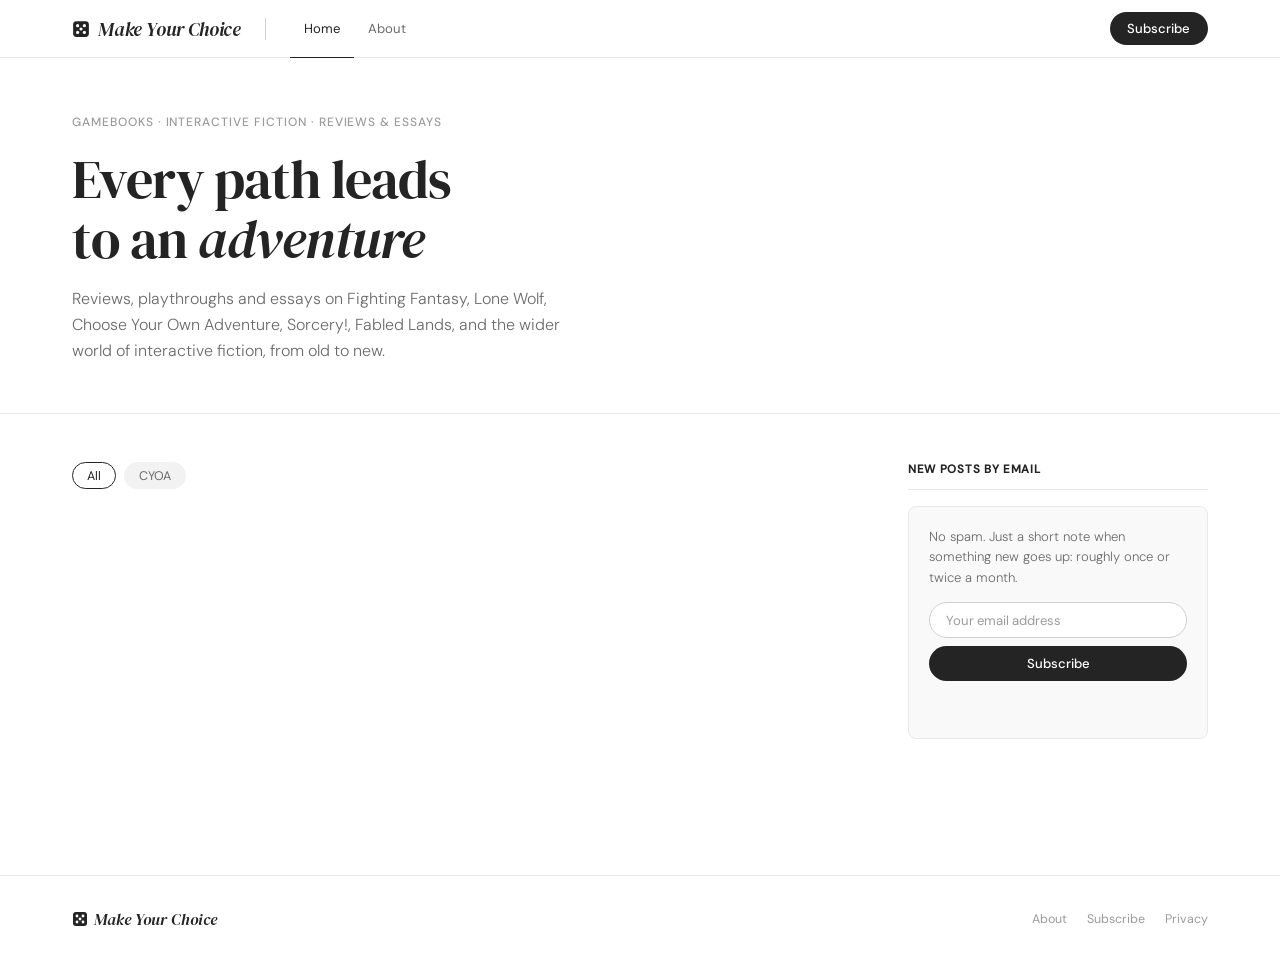
==== index.html @ 6d1f3146 "." ====
<!DOCTYPE html>
<html lang="en">
<head>
<meta charset="UTF-8">
<meta name="viewport" content="width=device-width, initial-scale=1.0">
<title>Make Your Choice | Gamebook Reviews &amp; Interactive Fiction</title>
<meta name="description" content="Reviews, playthroughs and essays on Fighting Fantasy, Lone Wolf, Choose Your Own Adventure, Sorcery!, and the wider world of interactive fiction.">
<link rel="icon" type="image/svg+xml" href="favicon.svg">
<link rel="stylesheet" href="style.css">
<script type="application/ld+json">
{
  "@context": "https://schema.org",
  "@type": "WebSite",
  "name": "Make Your Choice",
  "url": "https://makeyourchoice.blog",
  "description": "Reviews, playthroughs and essays on Fighting Fantasy, Lone Wolf, Choose Your Own Adventure, Sorcery!, and the wider world of interactive fiction.",
  "potentialAction": {
    "@type": "SearchAction",
    "target": {
      "@type": "EntryPoint",
      "urlTemplate": "https://makeyourchoice.blog/?s={search_term_string}"
    },
    "query-input": "required name=search_term_string"
  }
}
</script>
</head>
<body>

<header class="masthead">
  <div class="masthead-inner">
    <a href="index.html" class="site-logo">
      <svg width="18" height="18" viewBox="0 0 32 32" xmlns="http://www.w3.org/2000/svg" aria-hidden="true">
        <rect x="2" y="2" width="28" height="28" rx="6" fill="#242424"/>
        <circle cx="10" cy="10" r="2.8" fill="#ffffff"/>
        <circle cx="22" cy="10" r="2.8" fill="#ffffff"/>
        <circle cx="10" cy="22" r="2.8" fill="#ffffff"/>
        <circle cx="22" cy="22" r="2.8" fill="#ffffff"/>
        <circle cx="16" cy="16" r="2.8" fill="#ffffff"/>
      </svg>
      <em>Make Your Choice</em>
    </a>
    <div class="mast-divider"></div>
    <nav>
      <a href="index.html" class="active">Home</a>
      <a href="about.html">About</a>
    </nav>
    <div class="mast-right">
      <a href="#newsletter" class="btn-pill">Subscribe</a>
    </div>
    <button class="nav-toggle" id="nav-toggle" aria-label="Open menu">
      <svg width="20" height="20" viewBox="0 0 24 24" fill="none" stroke="currentColor" stroke-width="1.75" stroke-linecap="round">
        <line x1="3" y1="6" x2="21" y2="6"/><line x1="3" y1="12" x2="21" y2="12"/><line x1="3" y1="18" x2="21" y2="18"/>
      </svg>
    </button>
  </div>
</header>
<nav class="mobile-nav" id="mobile-nav">
  <a href="index.html" class="active">Home</a>
  <a href="about.html">About</a>
</nav>

<div class="hero-band">
  <div class="hero-band-inner">
    <div class="hero-text">
      <div class="hero-eyebrow">Gamebooks · Interactive Fiction · Reviews &amp; Essays</div>
      <h1 class="hero-title">Every path leads<br>to an <em>adventure</em></h1>
      <p class="hero-sub">Reviews, playthroughs and essays on Fighting Fantasy, Lone Wolf, Choose Your Own Adventure, Sorcery!, Fabled Lands, and the wider world of interactive fiction, from old to new.</p>
    </div>
  </div>
</div>

<div class="page-body two-col">
  <main>

    <!-- INLINE FILTER PILLS -->
    <div class="filter-pills" id="filter-pills">
      <button class="filter-pill active" data-filter="all">All</button>
      <!-- <button class="filter-pill" data-filter="blood">Blood Sword</button> -->
      <!-- <button class="filter-pill" data-filter="critical">Critical IF</button> -->
      <button class="filter-pill" data-filter="cyoa">CYOA</button>
      <!-- <button class="filter-pill" data-filter="destiny">DestinyQuest</button> -->
      <!-- <button class="filter-pill" data-filter="fabled">Fabled Lands</button> -->
      <!-- <button class="filter-pill" data-filter="ff">Fighting Fantasy</button> -->
      <!-- <button class="filter-pill" data-filter="golden">Golden Dragon</button> -->
      <!-- <button class="filter-pill" data-filter="li">Literally Immersive</button> -->
      <!-- <button class="filter-pill" data-filter="lone-wolf">Lone Wolf</button> -->
      <!-- <button class="filter-pill" data-filter="tokyo2130">New Tokyo 2130</button> -->
      <!-- <button class="filter-pill" data-filter="rollon">Roll On Adventure</button> -->
      <!-- <button class="filter-pill" data-filter="sorcery">Sorcery!</button> -->   
      <!-- <button class="filter-pill" data-filter="usborne">Usborne</button> -->  
      <!-- <button class="filter-pill" data-filter="misc">Miscellaneous</button> -->
      <!-- <button class="filter-pill" data-filter="essay">Essays</button> -->
    </div>

    <!-- FEATURED ARTICLE -->
    <!-- Update this each time you publish something new. -->
    <!-- Move the previous featured article into the post list below. -->
    
    <!-- <article class="featured" id="featured-post" data-tags="fighting-fantasy review">
      <div>
        <div class="author-row">
          <div class="avatar">MYC</div>
          <span class="author-name">Make Your Choice</span>
        </div>
        <h2><a href="reviews/slug-here.html">Title of Your Latest Post</a></h2>
        <p class="deck">Two or three sentence excerpt here. This is more prominent than the post list blurb, so give it a bit more space and make it compelling.</p>
        <div class="post-footer-row">
          <span class="tag-pill">Fighting Fantasy</span>
          <span class="tag-pill">Review</span>
          <span class="meta-small">DD Mon · X min read</span>
        </div>
      </div>
      <div class="featured-thumb">
        SVG THUMBNAIL HERE
      </div>
    </article>

    <div class="section-break">
      <span class="section-break-label">All posts</span>
    </div> -->
    

    <!-- POST LIST -->
    <!-- Add new posts at the TOP of this list (newest first) -->
    <!-- Each article needs data-tags matching the filter values above -->
    <!-- All posts start hidden; JS reveals them 10 at a time as you scroll -->
    <div class="post-list" id="post-list">

      <!-- ======================================================
           HOW TO ADD A NEW POST:
           1. Copy the article block below
           2. Set data-tags to the relevant series e.g. "fighting-fantasy review"
           3. Update the date, title, href, blurb, tag-pill and read time
           4. Replace the SVG thumbnail with one for your book
           5. Paste it at the TOP of this list (above the previous newest post)
           ====================================================== -->

      <!-- TEMPLATE — delete this comment block and paste real posts above it
      <article class="post-row" data-tags="fighting-fantasy review">
        <div>
          <div class="author-row">
            <div class="avatar">MYC</div>
            <span class="author-name" style="font-size:0.78rem;">Make Your Choice</span>
            <span class="meta-small">· DD Mon</span>
          </div>
          <h3><a href="reviews/slug-here.html">Title Here</a></h3>
          <p class="blurb">One or two sentence excerpt here.</p>
          <div class="post-footer-row">
            <span class="tag-pill">Fighting Fantasy</span>
            <span class="meta-small">X min read</span>
          </div>
        </div>
        <div class="post-thumb-sm">
          SVG THUMBNAIL HERE
        </div>
      </article>
      -->

    </div>

    <!-- Sentinel — IntersectionObserver watches this to load more posts -->
    <div id="load-sentinel" style="height: 1px; margin-top: 2rem;"></div>

  </main>

  <aside class="sidebar">

    <div class="sidebar-section">
      <div class="sidebar-heading">New posts by email</div>
      <div class="newsletter-box">
        <p>No spam. Just a short note when something new goes up: roughly once or twice a month.</p>
        <input type="email" placeholder="Your email address">
        <button type="button">Subscribe</button>
      </div>
    </div>

  </aside>
</div>

<footer>
  <div class="footer-inner">
    <span class="footer-logo">
      <a href="index.html">
        <svg width="16" height="16" viewBox="0 0 32 32" xmlns="http://www.w3.org/2000/svg" aria-hidden="true">
          <rect x="2" y="2" width="28" height="28" rx="6" fill="#242424"/>
          <circle cx="10" cy="10" r="2.8" fill="#ffffff"/>
          <circle cx="22" cy="10" r="2.8" fill="#ffffff"/>
          <circle cx="10" cy="22" r="2.8" fill="#ffffff"/>
          <circle cx="22" cy="22" r="2.8" fill="#ffffff"/>
          <circle cx="16" cy="16" r="2.8" fill="#ffffff"/>
        </svg>
        Make Your Choice
      </a>
    </span>
    <div class="footer-links">
      <a href="about.html">About</a>
      <a href="#newsletter">Subscribe</a>
      <a href="privacy.html">Privacy</a>
    </div>
  </div>
</footer>

<script src="main.js"></script>
</body>
</html>
---- style.css ----
/* =============================================
   Make Your Choice — makeyourchoice.blog
   style.css — all styles for all pages
   ============================================= */

*, *::before, *::after { box-sizing: border-box; margin: 0; padding: 0; }

:root {
  --bg:      #ffffff;
  --bg2:     #f9f9f9;
  --bg3:     #f2f2f2;
  --border:  #e8e8e8;
  --border2: #d0d0d0;
  --text:    #242424;
  --text2:   #6b6b6b;
  --text3:   #9b9b9b;
  --serif:   'DM Serif Display', Georgia, serif;
  --body:    'Literata', Georgia, serif;
  --sans:    'DM Sans', system-ui, sans-serif;
  --max:     1200px;
  --col:     680px;
}

html { font-size: 16px; scroll-behavior: smooth; }

body {
  background: var(--bg);
  color: var(--text);
  font-family: var(--body);
  -webkit-font-smoothing: antialiased;
}

a { color: inherit; text-decoration: none; }
img { display: block; max-width: 100%; }

/* dm-serif-display-regular - latin */
@font-face {
  font-display: swap;
  font-family: 'DM Serif Display';
  font-style: normal;
  font-weight: 400;
  src: url('dm-serif-display-v17-latin-regular.woff2') format('woff2');
}

/* dm-serif-display-italic - latin */
@font-face {
  font-display: swap;
  font-family: 'DM Serif Display';
  font-style: italic;
  font-weight: 400;
  src: url('dm-serif-display-v17-latin-italic.woff2') format('woff2');
}

/* literata-300 - latin */
@font-face {
  font-display: swap;
  font-family: 'Literata';
  font-style: normal;
  font-weight: 300;
  src: url('literata-v40-latin-300.woff2') format('woff2');
}

/* literata-300italic - latin */
@font-face {
  font-display: swap;
  font-family: 'Literata';
  font-style: italic;
  font-weight: 300;
  src: url('literata-v40-latin-300italic.woff2') format('woff2');
}

/* literata-regular - latin */
@font-face {
  font-display: swap;
  font-family: 'Literata';
  font-style: normal;
  font-weight: 400;
  src: url('literata-v40-latin-regular.woff2') format('woff2');
}

/* literata-italic - latin */
@font-face {
  font-display: swap;
  font-family: 'Literata';
  font-style: italic;
  font-weight: 400;
  src: url('literata-v40-latin-italic.woff2') format('woff2');
}

/* literata-500 - latin */
@font-face {
  font-display: swap;
  font-family: 'Literata';
  font-style: normal;
  font-weight: 500;
  src: url('literata-v40-latin-500.woff2') format('woff2');
}

/* literata-500italic - latin */
@font-face {
  font-display: swap;
  font-family: 'Literata';
  font-style: italic;
  font-weight: 500;
  src: url('literata-v40-latin-500italic.woff2') format('woff2');
}

/* dm-sans-300 - latin */
@font-face {
  font-display: swap;
  font-family: 'DM Sans';
  font-style: normal;
  font-weight: 300;
  src: url('dm-sans-v17-latin-300.woff2') format('woff2');
}

/* dm-sans-regular - latin */
@font-face {
  font-display: swap;
  font-family: 'DM Sans';
  font-style: normal;
  font-weight: 400;
  src: url('dm-sans-v17-latin-regular.woff2') format('woff2');
}

/* dm-sans-italic - latin */
@font-face {
  font-display: swap;
  font-family: 'DM Sans';
  font-style: italic;
  font-weight: 400;
  src: url('dm-sans-v17-latin-italic.woff2') format('woff2');
}

/* dm-sans-500 - latin */
@font-face {
  font-display: swap;
  font-family: 'DM Sans';
  font-style: normal;
  font-weight: 500;
  src: url('dm-sans-v17-latin-500.woff2') format('woff2');
}

/* ================================================
   MASTHEAD
   ================================================ */

.masthead {
  position: sticky;
  top: 0;
  z-index: 100;
  background: var(--bg);
  border-bottom: 1px solid var(--border);
}

.masthead-inner {
  max-width: var(--max);
  margin: 0 auto;
  padding: 0 2rem;
  height: 57px;
  display: flex;
  align-items: center;
  gap: 1.5rem;
}

.site-logo {
  font-family: var(--serif);
  font-size: 1.2rem;
  color: var(--text);
  letter-spacing: -0.01em;
  white-space: nowrap;
  flex-shrink: 0;
  display: flex;
  align-items: center;
  gap: 0.5rem;
  text-decoration: none;
}

.site-logo em { font-style: italic; }

.mast-divider {
  width: 1px;
  height: 22px;
  background: var(--border2);
  flex-shrink: 0;
}

nav {
  display: flex;
  align-items: center;
  flex: 1;
}

nav a {
  font-family: var(--sans);
  font-size: 0.82rem;
  color: var(--text2);
  padding: 0 0.875rem;
  height: 57px;
  display: flex;
  align-items: center;
  white-space: nowrap;
  transition: color 0.15s;
  border-bottom: 1px solid transparent;
  margin-bottom: -1px;
}

nav a:hover { color: var(--text); }
nav a.active { color: var(--text); border-bottom-color: var(--text); }

.mast-right {
  margin-left: auto;
  display: flex;
  align-items: center;
  gap: 0.75rem;
  flex-shrink: 0;
}

.btn-pill {
  font-family: var(--sans);
  font-size: 0.82rem;
  font-weight: 500;
  color: #fff;
  background: var(--text);
  padding: 0.5rem 1.1rem;
  border-radius: 99px;
  transition: background 0.15s;
  white-space: nowrap;
}

.btn-pill:hover { background: #3d3d3d; }

.btn-ghost {
  font-family: var(--sans);
  font-size: 0.82rem;
  color: var(--text2);
  padding: 0.45rem 0.75rem;
  border-radius: 99px;
  transition: background 0.15s, color 0.15s;
}

.btn-ghost:hover { background: var(--bg3); color: var(--text); }


/* ================================================
   TOPIC / FILTER BAR
   ================================================ */

/* ── INLINE FILTER PILLS ── */
.filter-pills {
  display: flex;
  flex-wrap: wrap;
  gap: 0.5rem;
  margin-bottom: 1.75rem;
}

.filter-pill {
  font-family: var(--sans);
  font-size: 0.78rem;
  color: var(--text2);
  background: var(--bg3);
  border: 1px solid transparent;
  padding: 0.3rem 0.875rem;
  border-radius: 99px;
  cursor: pointer;
  transition: background 0.15s, color 0.15s, border-color 0.15s;
  white-space: nowrap;
}

.filter-pill:hover { background: var(--border); color: var(--text); }
.filter-pill.active { background: var(--bg); color: var(--text); border-color: var(--text); }



/* ================================================
   SHARED COMPONENTS
   ================================================ */

.tag-pill {
  font-family: var(--sans);
  font-size: 0.72rem;
  font-weight: 500;
  color: var(--text2);
  background: var(--bg3);
  padding: 0.25rem 0.7rem;
  border-radius: 99px;
  white-space: nowrap;
}

.author-row {
  display: flex;
  align-items: center;
  gap: 0.6rem;
  flex-wrap: wrap;
}

.avatar {
  width: 24px;
  height: 24px;
  border-radius: 50%;
  background: var(--text);
  display: flex;
  align-items: center;
  justify-content: center;
  font-family: var(--sans);
  font-size: 0.52rem;
  font-weight: 500;
  color: #fff;
  flex-shrink: 0;
}

.author-name {
  font-family: var(--sans);
  font-size: 0.82rem;
  font-weight: 500;
}

.meta-small {
  font-family: var(--sans);
  font-size: 0.78rem;
  color: var(--text3);
}

.post-footer-row {
  display: flex;
  align-items: center;
  gap: 0.75rem;
  flex-wrap: wrap;
}

.action-btn {
  background: none;
  border: none;
  cursor: pointer;
  padding: 0.25rem;
  color: var(--text3);
  display: flex;
  align-items: center;
  transition: color 0.15s;
}

.action-btn:hover { color: var(--text); }

.section-break {
  display: flex;
  align-items: center;
  gap: 1rem;
  margin: 2rem 0 1.5rem;
}

.section-break-label {
  font-family: var(--sans);
  font-size: 0.78rem;
  font-weight: 500;
  white-space: nowrap;
}

.section-break-line { flex: 1; height: 1px; background: var(--border); }


/* ================================================
   SIDEBAR
   ================================================ */

.sidebar { position: sticky; top: 110px; }
.sidebar-section { margin-bottom: 2.5rem; }

.sidebar-heading {
  font-family: var(--sans);
  font-size: 0.72rem;
  font-weight: 700;
  letter-spacing: 0.06em;
  text-transform: uppercase;
  color: var(--text);
  margin-bottom: 1rem;
  padding-bottom: 0.75rem;
  border-bottom: 1px solid var(--border);
}

.newsletter-box {
  background: var(--bg2);
  border: 1px solid var(--border);
  border-radius: 8px;
  padding: 1.25rem;
}

.newsletter-box p {
  font-family: var(--sans);
  font-size: 0.82rem;
  font-weight: 300;
  color: var(--text2);
  line-height: 1.55;
  margin-bottom: 0.875rem;
}

.newsletter-box input[type="email"] {
  width: 100%;
  border: 1px solid var(--border2);
  border-radius: 99px;
  padding: 0.55rem 1rem;
  font-family: var(--sans);
  font-size: 0.82rem;
  color: var(--text);
  background: var(--bg);
  outline: none;
  margin-bottom: 0.5rem;
  transition: border-color 0.15s;
}

.newsletter-box input[type="email"]:focus { border-color: var(--text); }
.newsletter-box input[type="email"]::placeholder { color: var(--text3); }

.newsletter-box button {
  width: 100%;
  background: var(--text);
  color: #fff;
  border: none;
  border-radius: 99px;
  padding: 0.55rem 1rem;
  font-family: var(--sans);
  font-size: 0.82rem;
  font-weight: 500;
  cursor: pointer;
  transition: background 0.15s;
}

.newsletter-box button:hover { background: #3d3d3d; }

.topics-grid {
  display: flex;
  flex-wrap: wrap;
  gap: 0.5rem;
}

.topics-grid a {
  font-family: var(--sans);
  font-size: 0.78rem;
  color: var(--text2);
  background: var(--bg3);
  padding: 0.35rem 0.875rem;
  border-radius: 99px;
  transition: background 0.15s, color 0.15s;
}

.topics-grid a:hover { background: var(--border); color: var(--text); }

.staff-pick-row {
  display: flex;
  align-items: flex-start;
  gap: 1rem;
  padding: 0.875rem 0;
  border-bottom: 1px solid var(--border);
}

.staff-pick-row:last-child { border-bottom: none; }

.pick-num {
  font-family: var(--serif);
  font-size: 1.4rem;
  font-style: italic;
  color: var(--border2);
  line-height: 1;
  flex-shrink: 0;
  width: 22px;
  text-align: right;
}

.pick-body h4 {
  font-family: var(--body);
  font-size: 0.875rem;
  font-weight: 500;
  color: var(--text);
  line-height: 1.35;
}

.die-widget {
  background: var(--bg2);
  border: 1px solid var(--border);
  border-radius: 8px;
  padding: 1.25rem;
  text-align: center;
}

.die-face {
  font-size: 2.5rem;
  line-height: 1;
  margin-bottom: 0.5rem;
  cursor: pointer;
  display: inline-block;
  user-select: none;
}

.die-label {
  font-family: var(--sans);
  font-size: 0.78rem;
  color: var(--text3);
  margin-bottom: 0.875rem;
  line-height: 1.5;
  min-height: 2.5rem;
}

.die-label strong { color: var(--text); font-weight: 500; }

.die-btn {
  width: 100%;
  background: none;
  border: 1px solid var(--border2);
  border-radius: 99px;
  padding: 0.45rem 1rem;
  font-family: var(--sans);
  font-size: 0.78rem;
  color: var(--text2);
  cursor: pointer;
  transition: border-color 0.15s, color 0.15s;
}

.die-btn:hover { border-color: var(--text); color: var(--text); }


/* ================================================
   FOOTER
   ================================================ */

footer {
  border-top: 1px solid var(--border);
  padding: 2rem 0;
  margin-top: 1rem;
}

.footer-inner {
  max-width: var(--max);
  margin: 0 auto;
  display: flex;
  align-items: center;
  justify-content: space-between;
  flex-wrap: wrap;
  gap: 1rem;
  padding: 0 2rem
}

.footer-logo {
  font-family: var(--serif);
  font-size: 1rem;
  font-style: italic;
  display: flex;
  align-items: center;
}

.footer-logo a {
  display: flex;
  align-items: center;
  gap: 0.4rem;
  color: var(--text);
  text-decoration: none;
}

.footer-links {
  display: flex;
  align-items: center;
  gap: 1.25rem;
  flex-wrap: wrap;
}

.footer-links a {
  font-family: var(--sans);
  font-size: 0.78rem;
  color: var(--text3);
  transition: color 0.15s;
}

.footer-links a:hover { color: var(--text); }


/* ================================================
   INDEX PAGE
   ================================================ */

.hero-band { border-bottom: 1px solid var(--border); padding: 3.5rem 0 0; }

.hero-band-inner {
  max-width: var(--max);
  margin: 0 auto;
  padding: 0 2rem;
  display: grid;
  grid-template-columns: 1fr 320px;
  gap: 3rem;
  align-items: end;
}

.hero-text { padding-bottom: 3rem; }

.hero-eyebrow {
  font-family: var(--sans);
  font-size: 0.75rem;
  font-weight: 500;
  letter-spacing: 0.08em;
  text-transform: uppercase;
  color: var(--text3);
  margin-bottom: 1.25rem;
}

h1.hero-title {
  font-family: var(--serif);
  font-size: clamp(2.2rem, 5vw, 3.4rem);
  font-weight: 400;
  line-height: 1.1;
  letter-spacing: -0.02em;
  margin-bottom: 1rem;
}

h1.hero-title em { font-style: italic; }

.hero-sub {
  font-family: var(--sans);
  font-size: 1rem;
  font-weight: 300;
  color: var(--text2);
  line-height: 1.65;
  max-width: 520px;
}

.page-body {
  max-width: var(--max);
  margin: 0 auto;
  padding: 3rem 2rem 5rem;
  display: grid;
  grid-template-columns: 1fr 300px;
  gap: 4rem;
  align-items: start;
}

.featured {
  display: grid;
  grid-template-columns: 1fr 180px;
  gap: 1.75rem;
  align-items: start;
  padding-bottom: 2rem;
  margin-bottom: 2rem;
  border-bottom: 1px solid var(--border);
}

.featured h2 {
  font-family: var(--serif);
  font-size: 1.55rem;
  font-weight: 400;
  line-height: 1.2;
  letter-spacing: -0.015em;
  margin: 0.75rem 0 0.6rem;
}

.featured h2 a { transition: color 0.15s; }
.featured h2 a:hover { color: var(--text2); }

.featured .deck {
  font-family: var(--sans);
  font-size: 0.92rem;
  font-weight: 300;
  color: var(--text2);
  line-height: 1.6;
  margin-bottom: 0.875rem;
  display: -webkit-box;
  -webkit-line-clamp: 3;
  -webkit-box-orient: vertical;
  overflow: hidden;
}

.featured-thumb { aspect-ratio: 4/3; background: var(--bg3); border-radius: 4px; overflow: hidden; }
.featured-thumb svg { width: 100%; height: 100%; display: block; }

.post-list { display: flex; flex-direction: column; min-height: 0; }

.post-row {
  display: grid;
  grid-template-columns: 1fr 108px;
  gap: 1.25rem;
  align-items: start;
  padding: 1.5rem 0;
  border-bottom: 1px solid var(--border);
}

.post-row:last-child { border-bottom: none; }

.post-row h3 {
  font-family: var(--serif);
  font-size: 1.05rem;
  font-weight: 400;
  line-height: 1.3;
  letter-spacing: -0.01em;
  margin: 0.4rem 0 0.35rem;
}

.post-row h3 a { transition: color 0.15s; }
.post-row h3 a:hover { color: var(--text2); }

.post-row .blurb {
  font-family: var(--sans);
  font-size: 0.85rem;
  font-weight: 300;
  color: var(--text2);
  line-height: 1.55;
  margin-bottom: 0.6rem;
  display: -webkit-box;
  -webkit-line-clamp: 2;
  -webkit-box-orient: vertical;
  overflow: hidden;
}

.post-thumb-sm { aspect-ratio: 4/3; background: var(--bg3); border-radius: 4px; overflow: hidden; }
.post-thumb-sm svg { width: 100%; height: 100%; display: block; }


/* ================================================
   REVIEWS PAGE
   ================================================ */

.page-header {
  border-bottom: 1px solid var(--border);
  padding: 3rem 2rem 2.5rem;
}

.page-header-inner { max-width: var(--max); margin: 0 auto; }

.page-header h1 {
  font-family: var(--serif);
  font-size: clamp(2rem, 4vw, 2.8rem);
  font-weight: 400;
  letter-spacing: -0.02em;
  margin-bottom: 0.75rem;
}

.page-header h1 em { font-style: italic; }

.page-header p {
  font-family: var(--sans);
  font-size: 1rem;
  font-weight: 300;
  color: var(--text2);
  max-width: 520px;
  line-height: 1.65;
}

.reviews-body {
  max-width: var(--max);
  margin: 0 auto;
  padding: 3rem 2rem 5rem;
  display: grid;
  grid-template-columns: 1fr 260px;
  gap: 4rem;
  align-items: start;
}

.reviews-grid { display: flex; flex-direction: column; gap: 0; }

.review-card {
  display: grid;
  grid-template-columns: 80px 1fr;
  gap: 1.25rem;
  padding: 1.5rem 0;
  border-bottom: 1px solid var(--border);
  align-items: start;
}

.review-card:last-child { border-bottom: none; }

.book-thumb {
  aspect-ratio: 2/3;
  border-radius: 3px;
  overflow: hidden;
  background: var(--bg3);
  flex-shrink: 0;
  box-shadow: 2px 2px 8px rgba(0,0,0,0.08);
}

.book-thumb svg { width: 100%; height: 100%; display: block; }

.review-series {
  font-family: var(--sans);
  font-size: 0.72rem;
  font-weight: 500;
  letter-spacing: 0.06em;
  text-transform: uppercase;
  color: var(--text3);
  margin-bottom: 0.35rem;
}

.review-card h2 {
  font-family: var(--serif);
  font-size: 1.15rem;
  font-weight: 400;
  line-height: 1.3;
  letter-spacing: -0.01em;
  margin-bottom: 0.4rem;
}

.review-card h2 a { transition: color 0.15s; }
.review-card h2 a:hover { color: var(--text2); }

.review-card .excerpt {
  font-family: var(--sans);
  font-size: 0.875rem;
  font-weight: 300;
  color: var(--text2);
  line-height: 1.55;
  margin-bottom: 0.6rem;
  display: -webkit-box;
  -webkit-line-clamp: 2;
  -webkit-box-orient: vertical;
  overflow: hidden;
}

.series-list { list-style: none; }

.series-item a {
  display: flex;
  align-items: center;
  justify-content: space-between;
  font-family: var(--sans);
  font-size: 0.875rem;
  color: var(--text2);
  padding: 0.6rem 0;
  border-bottom: 1px solid var(--border);
  transition: color 0.15s;
}

.series-item:last-child a { border-bottom: none; }
.series-item a:hover { color: var(--text); }

.series-count {
  font-size: 0.72rem;
  color: var(--text3);
  background: var(--bg3);
  padding: 0.15rem 0.5rem;
  border-radius: 99px;
}


/* ================================================
   SINGLE POST / REVIEW PAGE
   ================================================ */

.reading-progress {
  position: fixed;
  top: 57px;
  left: 0;
  width: 0%;
  height: 2px;
  background: var(--text);
  z-index: 200;
  transition: width 0.1s linear;
}

.post-header {
  max-width: var(--col);
  margin: 0 auto;
  padding: 3.5rem 2rem 0;
}

.post-tag-row {
  display: flex;
  align-items: center;
  gap: 0.5rem;
  margin-bottom: 1.25rem;
}

.post-title {
  font-family: var(--serif);
  font-size: clamp(1.9rem, 5vw, 2.75rem);
  font-weight: 400;
  line-height: 1.12;
  letter-spacing: -0.02em;
  margin-bottom: 1rem;
}

.post-title em { font-style: italic; }

.post-subtitle {
  font-family: var(--body);
  font-size: 1.15rem;
  font-weight: 300;
  font-style: italic;
  color: var(--text2);
  line-height: 1.55;
  padding-bottom: 1.75rem;
  border-bottom: 1px solid var(--border);
  margin-bottom: 1.5rem;
}

.post-byline {
  display: flex;
  align-items: center;
  justify-content: space-between;
  padding-bottom: 2rem;
  border-bottom: 1px solid var(--border);
  flex-wrap: wrap;
  gap: 1rem;
}

.byline-left { display: flex; align-items: center; gap: 0.875rem; }

.avatar-lg {
  width: 44px;
  height: 44px;
  border-radius: 50%;
  background: var(--text);
  display: flex;
  align-items: center;
  justify-content: center;
  font-family: var(--sans);
  font-size: 0.6rem;
  font-weight: 500;
  color: #fff;
  flex-shrink: 0;
}

.byline-meta .name {
  font-family: var(--sans);
  font-size: 0.875rem;
  font-weight: 500;
  margin-bottom: 0.2rem;
}

.byline-meta .details {
  font-family: var(--sans);
  font-size: 0.78rem;
  color: var(--text3);
}

.byline-actions { display: flex; align-items: center; gap: 0.25rem; }

.post-hero {
  max-width: 900px;
  margin: 2.5rem auto 0;
  padding: 0 2rem;
}

.post-hero-img {
  width: 100%;
  aspect-ratio: 2/1;
  background: var(--bg3);
  border-radius: 4px;
  overflow: hidden;
}

.post-img svg { width: 100%; height: 100%; display: block; }

.post-hero-caption {
  font-family: var(--sans);
  font-size: 0.75rem;
  color: var(--text3);
  text-align: center;
  margin-top: 0.5rem;
}

.post-body {
  max-width: var(--col);
  margin: 2.5rem auto 0;
  padding: 0 2rem;
}

.post-body p {
  font-family: var(--body);
  font-size: 1.1rem;
  line-height: 1.85;
  color: var(--text);
  margin-bottom: 1.5rem;
}

.post-body h2 {
  font-family: var(--serif);
  font-size: 1.55rem;
  font-weight: 400;
  line-height: 1.2;
  letter-spacing: -0.015em;
  margin: 2.5rem 0 1rem;
}

.post-body h3 {
  font-family: var(--serif);
  font-size: 1.2rem;
  font-weight: 400;
  letter-spacing: -0.01em;
  margin: 2rem 0 0.75rem;
}

.post-body blockquote {
  border-left: 3px solid var(--border2);
  margin: 2rem 0;
  padding: 0.25rem 0 0.25rem 1.5rem;
}

.post-body blockquote p {
  font-style: italic;
  color: var(--text2);
  font-size: 1.15rem;
  margin-bottom: 0;
}

.post-body ul, .post-body ol { margin: 0 0 1.5rem 1.25rem; }

.post-body li {
  font-family: var(--body);
  font-size: 1.1rem;
  line-height: 1.85;
  margin-bottom: 0.4rem;
}

.book-stats {
  background: var(--bg2);
  border: 1px solid var(--border);
  border-radius: 8px;
  padding: 1.5rem;
  margin: 2rem 0;
  display: grid;
  grid-template-columns: repeat(3, 1fr);
  gap: 1rem;
}

.stat-label {
  font-family: var(--sans);
  font-size: 0.72rem;
  font-weight: 700;
  letter-spacing: 0.06em;
  text-transform: uppercase;
  color: var(--text3);
  margin-bottom: 0.3rem;
}

.stat-value {
  font-family: var(--serif);
  font-size: 1.1rem;
  color: var(--text);
  font-style: italic;
}

.verdict {
  border-top: 2px solid var(--text);
  border-bottom: 1px solid var(--border);
  padding: 1.5rem 0;
  margin: 2.5rem 0;
}

.verdict-label {
  font-family: var(--sans);
  font-size: 0.72rem;
  font-weight: 700;
  letter-spacing: 0.08em;
  text-transform: uppercase;
  color: var(--text3);
  margin-bottom: 0.5rem;
}

.verdict-text {
  font-family: var(--body);
  font-size: 1.05rem;
  font-style: italic;
  line-height: 1.7;
  color: var(--text);
}

.post-end {
  max-width: var(--col);
  margin: 3rem auto 0;
  padding: 0 2rem 4rem;
}

.post-end-tags {
  display: flex;
  align-items: center;
  gap: 0.5rem;
  flex-wrap: wrap;
  padding-bottom: 1.75rem;
  border-bottom: 1px solid var(--border);
  margin-bottom: 2rem;
}

.post-end-tags span {
  font-family: var(--sans);
  font-size: 0.78rem;
  font-weight: 500;
  color: var(--text3);
  margin-right: 0.25rem;
}

.author-card {
  display: flex;
  align-items: flex-start;
  gap: 1.25rem;
  padding: 1.5rem 0;
  border-bottom: 1px solid var(--border);
  margin-bottom: 3rem;
}

.author-card-avatar {
  width: 64px;
  height: 64px;
  border-radius: 50%;
  background: var(--text);
  display: flex;
  align-items: center;
  justify-content: center;
  font-family: var(--sans);
  font-size: 0.75rem;
  font-weight: 500;
  color: #fff;
  flex-shrink: 0;
}

.author-card-body .name {
  font-family: var(--sans);
  font-size: 1rem;
  font-weight: 500;
  margin-bottom: 0.4rem;
}

.author-card-body p {
  font-family: var(--sans);
  font-size: 0.875rem;
  font-weight: 300;
  color: var(--text2);
  line-height: 1.6;
  margin-bottom: 0;
}

.more-posts-heading {
  font-family: var(--sans);
  font-size: 0.78rem;
  font-weight: 700;
  letter-spacing: 0.06em;
  text-transform: uppercase;
  color: var(--text);
  margin-bottom: 1.5rem;
  padding-bottom: 0.75rem;
  border-bottom: 1px solid var(--border);
}

.more-posts-grid {
  display: grid;
  grid-template-columns: 1fr 1fr;
  gap: 2rem;
}

.more-post h4 {
  font-family: var(--serif);
  font-size: 1.05rem;
  font-weight: 400;
  line-height: 1.3;
  letter-spacing: -0.01em;
  margin-bottom: 0.4rem;
}

.more-post h4 a { transition: color 0.15s; }
.more-post h4 a:hover { color: var(--text2); }

/* ================================================
   ABOUT PAGE
   ================================================ */

.about-wrap {
  max-width: var(--col);
  margin: 0 auto;
  padding: 4rem 2rem 6rem;
}

.about-eyebrow {
  font-family: var(--sans);
  font-size: 0.75rem;
  font-weight: 500;
  letter-spacing: 0.1em;
  text-transform: uppercase;
  color: var(--text3);
  margin-bottom: 1.25rem;
}

.about-title {
  font-family: var(--serif);
  font-size: clamp(2rem, 5vw, 2.8rem);
  font-weight: 400;
  line-height: 1.12;
  letter-spacing: -0.02em;
  margin-bottom: 2rem;
  padding-bottom: 2rem;
  border-bottom: 1px solid var(--border);
}

.about-title em { font-style: italic; }

.about-body p {
  font-family: var(--body);
  font-size: 1.1rem;
  line-height: 1.85;
  color: var(--text);
  margin-bottom: 1.5rem;
}

.about-body h2 {
  font-family: var(--serif);
  font-size: 1.5rem;
  font-weight: 400;
  letter-spacing: -0.015em;
  margin: 2.5rem 0 1rem;
}

.about-body h2 em { font-style: italic; }

.about-body blockquote {
  border-left: 3px solid var(--border2);
  margin: 2rem 0;
  padding: 0.25rem 0 0.25rem 1.5rem;
}

.about-body blockquote p {
  font-style: italic;
  color: var(--text2);
  font-size: 1.15rem;
  margin-bottom: 0;
}

.covers-grid {
  display: grid;
  grid-template-columns: 1fr 1fr;
  gap: 1px;
  background: var(--border);
  border: 1px solid var(--border);
  border-radius: 8px;
  overflow: hidden;
  margin: 2rem 0;
}

.cover-item { background: var(--bg); padding: 1.25rem; }

.cover-item-name {
  font-family: var(--sans);
  font-size: 0.875rem;
  font-weight: 500;
  color: var(--text);
  margin-bottom: 0.3rem;
}

.cover-item-desc {
  font-family: var(--sans);
  font-size: 0.8rem;
  font-weight: 300;
  color: var(--text2);
  line-height: 1.5;
}

.about-cta {
  background: var(--bg2);
  border: 1px solid var(--border);
  border-radius: 8px;
  padding: 2rem;
  margin-top: 3rem;
  text-align: center;
}

.about-cta h3 {
  font-family: var(--serif);
  font-size: 1.4rem;
  font-weight: 400;
  font-style: italic;
  margin-bottom: 0.75rem;
}

.about-cta p {
  font-family: var(--sans);
  font-size: 0.9rem;
  font-weight: 300;
  color: var(--text2);
  line-height: 1.6;
  margin-bottom: 1.25rem;
  max-width: 400px;
  margin-left: auto;
  margin-right: auto;
}

.about-cta-form {
  display: flex;
  gap: 0.5rem;
  max-width: 380px;
  margin: 0 auto;
}

.about-cta-form input[type="email"] {
  flex: 1;
  border: 1px solid var(--border2);
  border-radius: 99px;
  padding: 0.6rem 1rem;
  font-family: var(--sans);
  font-size: 0.875rem;
  color: var(--text);
  background: var(--bg);
  outline: none;
  transition: border-color 0.15s;
}

.about-cta-form input[type="email"]:focus { border-color: var(--text); }
.about-cta-form input[type="email"]::placeholder { color: var(--text3); }

.about-cta-form button {
  background: var(--text);
  color: #fff;
  border: none;
  border-radius: 99px;
  padding: 0.6rem 1.25rem;
  font-family: var(--sans);
  font-size: 0.875rem;
  font-weight: 500;
  cursor: pointer;
  white-space: nowrap;
  transition: background 0.15s;
}

.about-cta-form button:hover { background: #3d3d3d; }

/* ================================================
   HAMBURGER MENU (mobile nav)
   ================================================ */

.nav-toggle {
  display: none;
  background: none;
  border: none;
  cursor: pointer;
  padding: 0.25rem;
  color: var(--text);
  flex-shrink: 0;
}

.nav-toggle svg { display: block; }

.mobile-nav {
  display: none;
  position: fixed;
  top: 57px;
  left: 0;
  right: 0;
  background: var(--bg);
  border-bottom: 1px solid var(--border);
  z-index: 99;
  flex-direction: column;
  padding: 0.5rem 0;
}

.mobile-nav.open { display: flex; }

.mobile-nav a {
  font-family: var(--sans);
  font-size: 1rem;
  color: var(--text2);
  padding: 0.875rem 1.5rem;
  border-bottom: 1px solid var(--border);
  transition: color 0.15s, background 0.15s;
}

.mobile-nav a:last-child { border-bottom: none; }
.mobile-nav a:hover { color: var(--text); background: var(--bg2); }
.mobile-nav a.active { color: var(--text); font-weight: 500; }


/* ================================================
   RESPONSIVE
   ================================================ */

@media (max-width: 900px) {
  .hero-band-inner { grid-template-columns: 1fr; }
  .hero-img-wrap { display: none; }
  .page-body { grid-template-columns: 1fr; }
  .reviews-body { grid-template-columns: 1fr; }
  .sidebar { position: static; top: auto; }
}

@media (max-width: 512px) {

  /* Masthead */
  .masthead-inner { padding: 0 1rem; gap: 0.75rem; }
  nav { display: none; }
  nav a.active { border-bottom-color: transparent; }
  .mast-divider { display: none; }
  .mast-right { display: none; }
  .nav-toggle { display: flex; align-items: center; margin-left: auto; }

  /* Hero band */
  .hero-band { padding: 2rem 0 0; }
  .hero-band-inner { padding: 0 1rem; }
  .hero-text { padding-bottom: 2rem; }
  h1.hero-title { font-size: 2rem; }
  .hero-sub { font-size: 0.95rem; }

  /* Homepage post list */
  .page-body { padding: 1.5rem 1rem 1.5rem; gap: 1.5rem; }

  /* Featured post — stack image above text on mobile */
  .featured { grid-template-columns: 1fr; gap: 1rem; }
  .featured-thumb {
    order: -1;
    aspect-ratio: 16/9;
    width: 100%;
  }

  /* Post rows — hide small thumbnails, full width text */
  .post-row { grid-template-columns: 1fr; gap: 0.5rem; }
  .post-thumb-sm { display: none; }

  /* Single post */
  .post-header { padding: 2rem 1rem 0; }
  .post-hero { padding: 0 1rem; margin-top: 1.5rem; }
  .post-body { padding: 0 1rem; }
  .post-body p, .post-body li { font-size: 1rem; }
  .post-end { padding: 0 1rem 3rem; }
  .book-stats { grid-template-columns: 1fr 1fr; }
  .more-posts-grid { grid-template-columns: 1fr; gap: 1.25rem; }

  /* About page */
  .about-wrap { padding: 2rem 1rem 4rem; }
  .covers-grid { grid-template-columns: 1fr; }
  .about-cta { padding: 1.5rem 1rem; }
  .about-cta-form { flex-direction: column; }
  .about-cta-form button { width: 100%; }

  /* Footer */
  footer { padding: 1.5rem 0; }
  .footer-inner { flex-direction: column; align-items: center; gap: 0.75rem; padding: 0 1rem; }
}
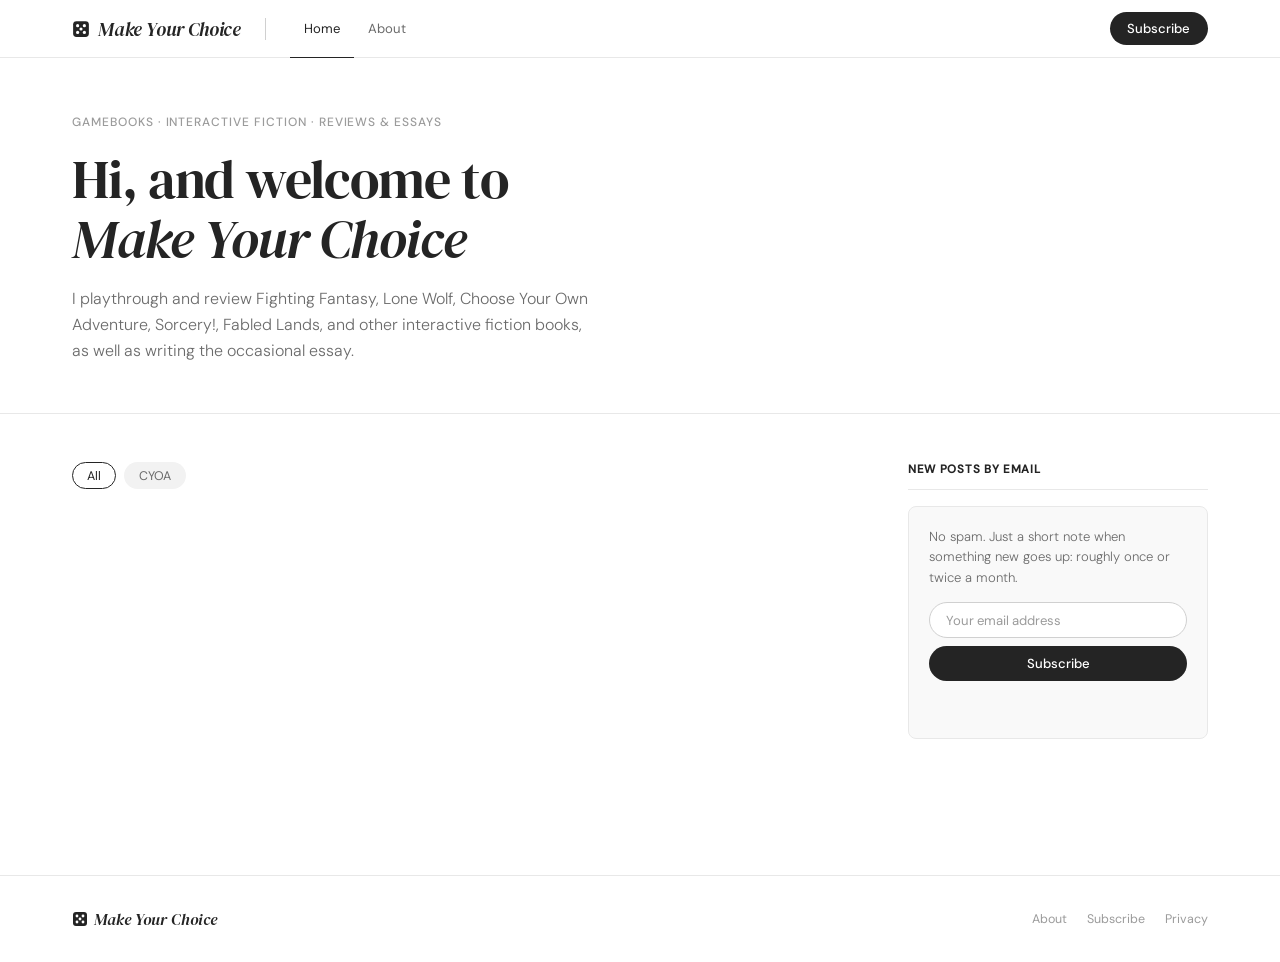
==== commit b6c6ad1a: "." ====
--- a/index.html
+++ b/index.html
@@ -64,8 +64,8 @@
   <div class="hero-band-inner">
     <div class="hero-text">
       <div class="hero-eyebrow">Gamebooks · Interactive Fiction · Reviews &amp; Essays</div>
-      <h1 class="hero-title">Every path leads<br>to an <em>adventure</em></h1>
-      <p class="hero-sub">Reviews, playthroughs and essays on Fighting Fantasy, Lone Wolf, Choose Your Own Adventure, Sorcery!, Fabled Lands, and the wider world of interactive fiction, from old to new.</p>
+      <h1 class="hero-title">Hi, and welcome to<br><em>Make Your Choice</em></h1>
+      <p class="hero-sub">I playthrough and review Fighting Fantasy, Lone Wolf, Choose Your Own Adventure, Sorcery!, Fabled Lands, and other interactive fiction books, as well as writing the occasional essay.</p>
     </div>
   </div>
 </div>
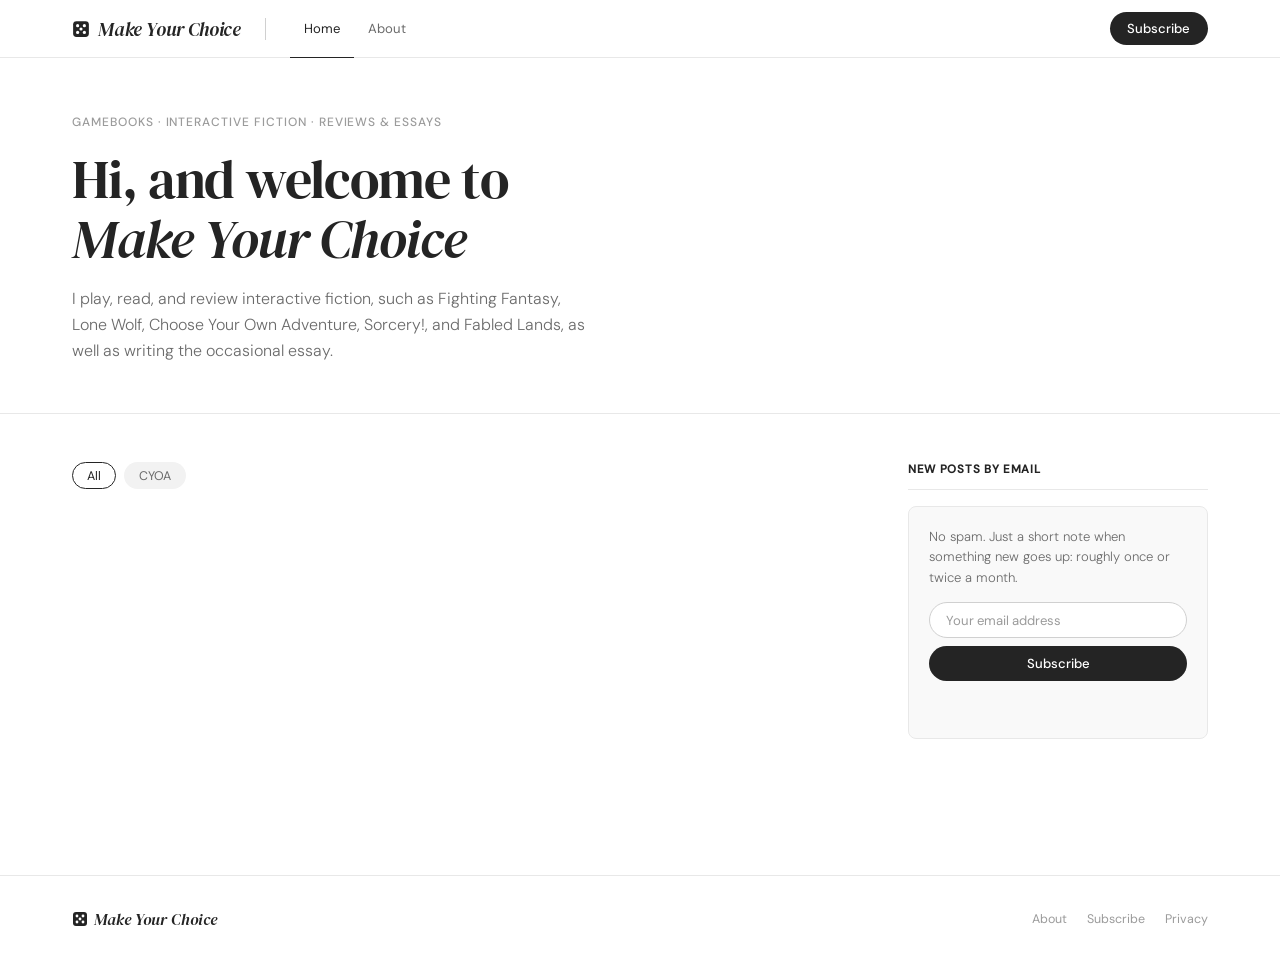
==== commit d183412e: "Update index.html" ====
--- a/index.html
+++ b/index.html
@@ -65,7 +65,7 @@
     <div class="hero-text">
       <div class="hero-eyebrow">Gamebooks · Interactive Fiction · Reviews &amp; Essays</div>
       <h1 class="hero-title">Hi, and welcome to<br><em>Make Your Choice</em></h1>
-      <p class="hero-sub">I playthrough and review Fighting Fantasy, Lone Wolf, Choose Your Own Adventure, Sorcery!, Fabled Lands, and other interactive fiction books, as well as writing the occasional essay.</p>
+      <p class="hero-sub">I play, read, and review interactive fiction, such as Fighting Fantasy, Lone Wolf, Choose Your Own Adventure, Sorcery!, and Fabled Lands, as well as writing the occasional essay.</p>
     </div>
   </div>
 </div>
@@ -80,15 +80,22 @@
       <!-- <button class="filter-pill" data-filter="critical">Critical IF</button> -->
       <button class="filter-pill" data-filter="cyoa">CYOA</button>
       <!-- <button class="filter-pill" data-filter="destiny">DestinyQuest</button> -->
+      <!-- <button class="filter-pill" data-filter="drd">Destiny's Role Dimensions</button> -->
       <!-- <button class="filter-pill" data-filter="fabled">Fabled Lands</button> -->
       <!-- <button class="filter-pill" data-filter="ff">Fighting Fantasy</button> -->
       <!-- <button class="filter-pill" data-filter="golden">Golden Dragon</button> -->
       <!-- <button class="filter-pill" data-filter="li">Literally Immersive</button> -->
       <!-- <button class="filter-pill" data-filter="lone-wolf">Lone Wolf</button> -->
+      <!-- <button class="filter-pill" data-filter="magma">Magma</button> -->
       <!-- <button class="filter-pill" data-filter="tokyo2130">New Tokyo 2130</button> -->
+      <!-- <button class="filter-pill" data-filter="pyp">Pick Your Path</button> -->
       <!-- <button class="filter-pill" data-filter="rollon">Roll On Adventure</button> -->
-      <!-- <button class="filter-pill" data-filter="sorcery">Sorcery!</button> -->   
-      <!-- <button class="filter-pill" data-filter="usborne">Usborne</button> -->  
+      <!-- <button class="filter-pill" data-filter="savage">Savage Realms</button> -->
+      <!-- <button class="filter-pill" data-filter="sorcery">Sorcery!</button> -->
+      <!-- <button class="filter-pill" data-filter="maglanian">The Maglanian Chronicles</button> -->
+      <!-- <button class="filter-pill" data-filter="tiger">The Way of the Tiger</button> -->    
+      <!-- <button class="filter-pill" data-filter="usborne">Usborne</button> -->
+      <!-- <button class="filter-pill" data-filter="vulcan">VulcanVerse</button> -->  
       <!-- <button class="filter-pill" data-filter="misc">Miscellaneous</button> -->
       <!-- <button class="filter-pill" data-filter="essay">Essays</button> -->
     </div>
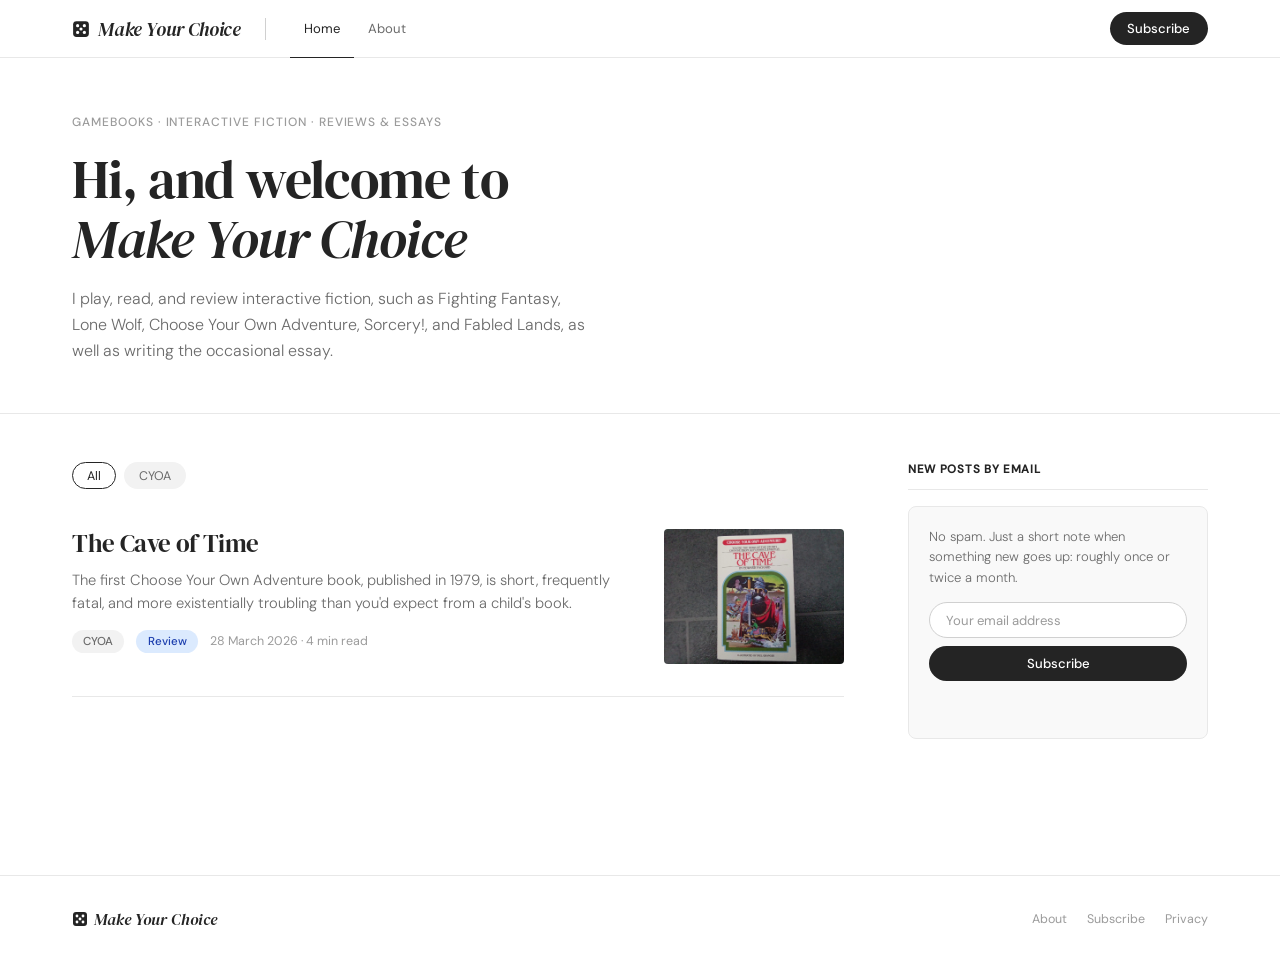
==== commit 96e76e91: "." ====
--- a/index.html
+++ b/index.html
@@ -24,6 +24,12 @@
   }
 }
 </script>
+
+<script>
+  window.va = window.va || function () { (window.vaq = window.vaq || []).push(arguments); };
+</script>
+<script defer src="/_vercel/insights/script.js"></script>
+
 </head>
 <body>
 
@@ -93,9 +99,9 @@
       <!-- <button class="filter-pill" data-filter="savage">Savage Realms</button> -->
       <!-- <button class="filter-pill" data-filter="sorcery">Sorcery!</button> -->
       <!-- <button class="filter-pill" data-filter="maglanian">The Maglanian Chronicles</button> -->
-      <!-- <button class="filter-pill" data-filter="tiger">The Way of the Tiger</button> -->    
+      <!-- <button class="filter-pill" data-filter="tiger">The Way of the Tiger</button> -->
       <!-- <button class="filter-pill" data-filter="usborne">Usborne</button> -->
-      <!-- <button class="filter-pill" data-filter="vulcan">VulcanVerse</button> -->  
+      <!-- <button class="filter-pill" data-filter="vulcan">VulcanVerse</button> -->
       <!-- <button class="filter-pill" data-filter="misc">Miscellaneous</button> -->
       <!-- <button class="filter-pill" data-filter="essay">Essays</button> -->
     </div>
@@ -103,30 +109,26 @@
     <!-- FEATURED ARTICLE -->
     <!-- Update this each time you publish something new. -->
     <!-- Move the previous featured article into the post list below. -->
-    
-    <!-- <article class="featured" id="featured-post" data-tags="fighting-fantasy review">
+
+    <article class="featured" id="featured-post" data-tags="cyoa review">
       <div>
-        <div class="author-row">
-          <div class="avatar">MYC</div>
-          <span class="author-name">Make Your Choice</span>
-        </div>
-        <h2><a href="reviews/slug-here.html">Title of Your Latest Post</a></h2>
-        <p class="deck">Two or three sentence excerpt here. This is more prominent than the post list blurb, so give it a bit more space and make it compelling.</p>
+        <h2><a href="reviews/cave-of-time.html">The Cave of Time</a></h2>
+        <p class="deck">The first Choose Your Own Adventure book, published in 1979, is short, frequently fatal, and more existentially troubling than you'd expect from a child's book.</p>
         <div class="post-footer-row">
-          <span class="tag-pill">Fighting Fantasy</span>
-          <span class="tag-pill">Review</span>
-          <span class="meta-small">DD Mon · X min read</span>
+          <span class="tag-pill">CYOA</span>
+          <span class="tag-pill review">Review</span>
+          <span class="meta-small">28 March 2026 · 4 min read</span>
         </div>
       </div>
       <div class="featured-thumb">
-        SVG THUMBNAIL HERE
+        <a href="reviews/cave-of-time.html"><img src="reviews/images/cave-of-time_thumbnail.webp" alt="Book cover of The Cave of Time" loading="lazy"></a>
       </div>
     </article>
 
-    <div class="section-break">
+    <!-- <div class="section-break">
       <span class="section-break-label">All posts</span>
     </div> -->
-    
+
 
     <!-- POST LIST -->
     <!-- Add new posts at the TOP of this list (newest first) -->
@@ -137,14 +139,14 @@
       <!-- ======================================================
            HOW TO ADD A NEW POST:
            1. Copy the article block below
-           2. Set data-tags to the relevant series e.g. "fighting-fantasy review"
+           2. Set data-tags to the relevant series e.g. "ff review"
            3. Update the date, title, href, blurb, tag-pill and read time
-           4. Replace the SVG thumbnail with one for your book
+           4. Replace the SVG thumbnail with one for the book
            5. Paste it at the TOP of this list (above the previous newest post)
            ====================================================== -->
 
       <!-- TEMPLATE — delete this comment block and paste real posts above it
-      <article class="post-row" data-tags="fighting-fantasy review">
+      <article class="post-row" data-tags="ff review">
         <div>
           <div class="author-row">
             <div class="avatar">MYC</div>
@@ -155,6 +157,7 @@
           <p class="blurb">One or two sentence excerpt here.</p>
           <div class="post-footer-row">
             <span class="tag-pill">Fighting Fantasy</span>
+            <span class="tag-pill review">Review</span>
             <span class="meta-small">X min read</span>
           </div>
         </div>
@@ -173,7 +176,7 @@
 
   <aside class="sidebar">
 
-    <div class="sidebar-section">
+    <div class="sidebar-section" id="newsletter">
       <div class="sidebar-heading">New posts by email</div>
       <div class="newsletter-box">
         <p>No spam. Just a short note when something new goes up: roughly once or twice a month.</p>
@@ -210,4 +213,4 @@
 
 <script src="main.js"></script>
 </body>
-</html>+</html>
--- a/style.css
+++ b/style.css
@@ -251,7 +251,7 @@
   display: flex;
   flex-wrap: wrap;
   gap: 0.5rem;
-  margin-bottom: 1.75rem;
+  margin-bottom: 2.5rem;
 }
 
 .filter-pill {
@@ -287,11 +287,27 @@
   white-space: nowrap;
 }
 
+.tag-pill.review {
+  background: #dbeafe;
+  color: #1e40af;
+}
+
+.tag-pill.playthrough {
+  background: #dcfce7;
+  color: #166534;
+}
+
+.tag-pill.essay {
+  background: #fef9c3;
+  color: #854d0e;
+}
+
 .author-row {
   display: flex;
   align-items: center;
   gap: 0.6rem;
   flex-wrap: wrap;
+  margin-bottom: 0.5rem;
 }
 
 .avatar {
@@ -645,7 +661,7 @@
   font-weight: 400;
   line-height: 1.2;
   letter-spacing: -0.015em;
-  margin: 0.75rem 0 0.6rem;
+  margin: 0 0 0.6rem 0;
 }
 
 .featured h2 a { transition: color 0.15s; }
@@ -664,8 +680,7 @@
   overflow: hidden;
 }
 
-.featured-thumb { aspect-ratio: 4/3; background: var(--bg3); border-radius: 4px; overflow: hidden; }
-.featured-thumb svg { width: 100%; height: 100%; display: block; }
+.featured-thumb { background: var(--bg3); border-radius: 4px; overflow: hidden; }
 
 .post-list { display: flex; flex-direction: column; min-height: 0; }
 
@@ -705,8 +720,7 @@
   overflow: hidden;
 }
 
-.post-thumb-sm { aspect-ratio: 4/3; background: var(--bg3); border-radius: 4px; overflow: hidden; }
-.post-thumb-sm svg { width: 100%; height: 100%; display: block; }
+.post-thumb-sm { background: var(--bg3); border-radius: 4px; overflow: hidden; }
 
 
 /* ================================================
@@ -763,15 +777,12 @@
 .review-card:last-child { border-bottom: none; }
 
 .book-thumb {
-  aspect-ratio: 2/3;
   border-radius: 3px;
   overflow: hidden;
   background: var(--bg3);
   flex-shrink: 0;
   box-shadow: 2px 2px 8px rgba(0,0,0,0.08);
 }
-
-.book-thumb svg { width: 100%; height: 100%; display: block; }
 
 .review-series {
   font-family: var(--sans);
@@ -928,14 +939,13 @@
 .byline-actions { display: flex; align-items: center; gap: 0.25rem; }
 
 .post-hero {
-  max-width: 900px;
+  max-width: var(--col);
   margin: 2.5rem auto 0;
   padding: 0 2rem;
 }
 
 .post-hero-img {
   width: 100%;
-  aspect-ratio: 2/1;
   background: var(--bg3);
   border-radius: 4px;
   overflow: hidden;
@@ -1093,8 +1103,8 @@
 .author-card-avatar {
   width: 64px;
   height: 64px;
-  border-radius: 50%;
   background: var(--text);
+  border-radius: 5%;
   display: flex;
   align-items: center;
   justify-content: center;
@@ -1358,6 +1368,53 @@
 
 
 /* ================================================
+   SPOILERS
+   ================================================ */
+
+/* Inline spoiler — redacted style, click to reveal */
+.spoiler {
+  background: var(--text);
+  color: var(--text);
+  border-radius: 3px;
+  padding: 0 4px;
+  cursor: pointer;
+  transition: color 0.2s;
+  user-select: none;
+}
+
+.spoiler.revealed { color: var(--bg); }
+
+/* Block spoiler — expandable section */
+details.spoiler-block {
+  border-left: 3px solid var(--border2);
+  margin: 2rem 0;
+  padding: 0 0 0 1.5rem;
+}
+
+details.spoiler-block summary {
+  font-family: var(--sans);
+  font-size: 0.82rem;
+  font-weight: 500;
+  color: var(--text2);
+  cursor: pointer;
+  padding: 0.25rem 0;
+  list-style: none;
+}
+
+details.spoiler-block summary::-webkit-details-marker { display: none; }
+
+details.spoiler-block summary::before {
+  content: '▶ Spoiler';
+  font-size: 0.78rem;
+  color: var(--text3);
+}
+
+details.spoiler-block[open] summary::before { content: '▼ Spoiler'; }
+
+details.spoiler-block p { margin-top: 0.75rem; }
+
+
+/* ================================================
    RESPONSIVE
    ================================================ */
 
@@ -1393,7 +1450,6 @@
   .featured { grid-template-columns: 1fr; gap: 1rem; }
   .featured-thumb {
     order: -1;
-    aspect-ratio: 16/9;
     width: 100%;
   }
 
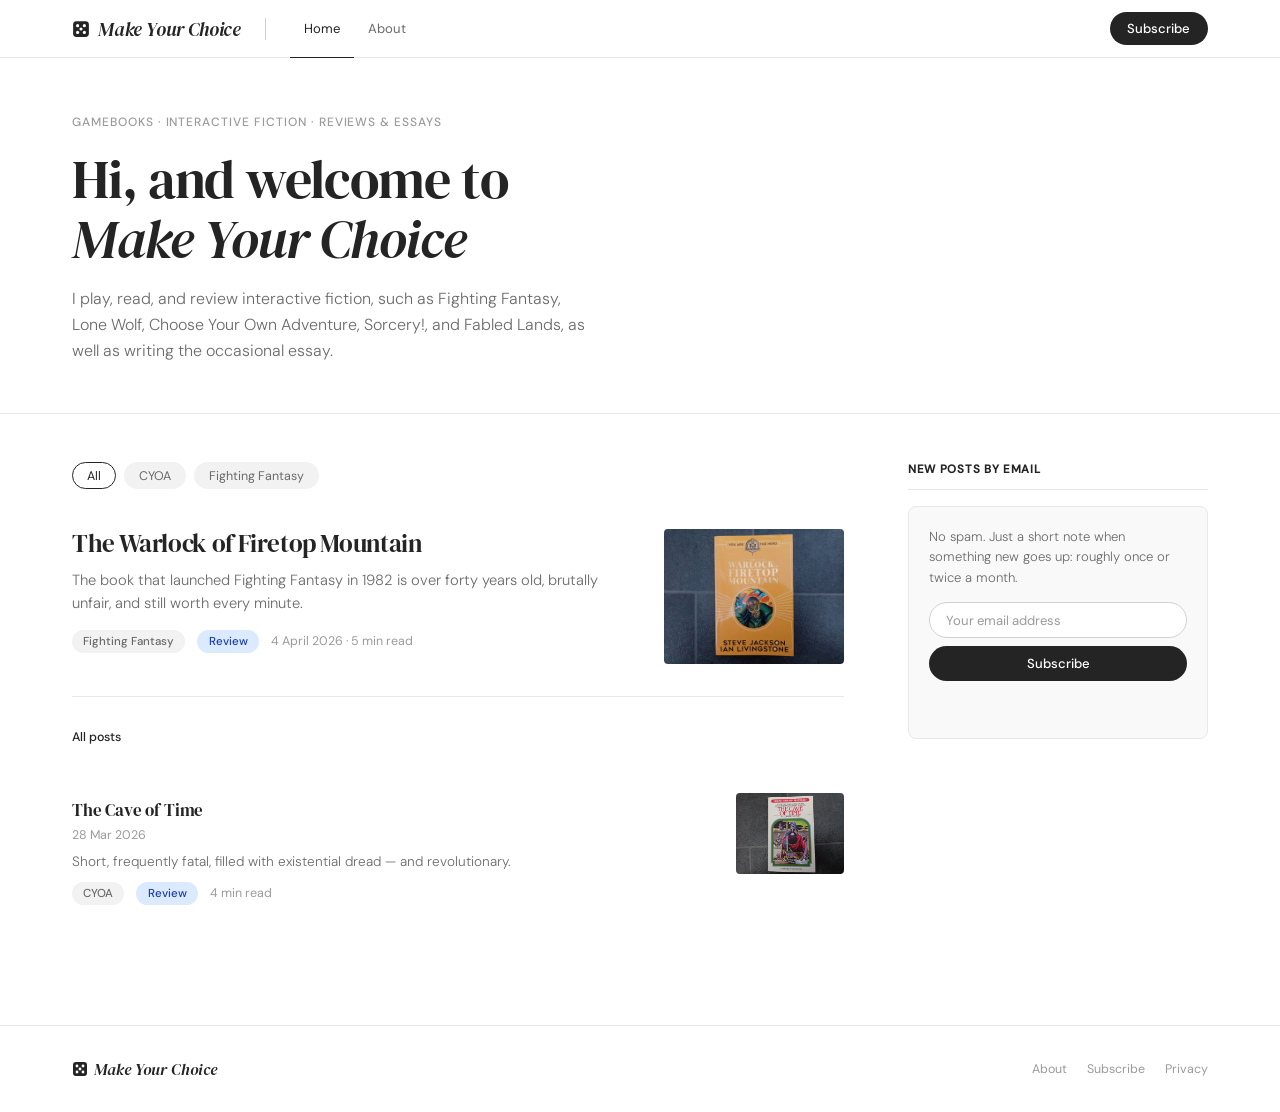
==== commit b642c85e: "." ====
--- a/index.html
+++ b/index.html
@@ -88,7 +88,7 @@
       <!-- <button class="filter-pill" data-filter="destiny">DestinyQuest</button> -->
       <!-- <button class="filter-pill" data-filter="drd">Destiny's Role Dimensions</button> -->
       <!-- <button class="filter-pill" data-filter="fabled">Fabled Lands</button> -->
-      <!-- <button class="filter-pill" data-filter="ff">Fighting Fantasy</button> -->
+      <button class="filter-pill" data-filter="ff">Fighting Fantasy</button>
       <!-- <button class="filter-pill" data-filter="golden">Golden Dragon</button> -->
       <!-- <button class="filter-pill" data-filter="li">Literally Immersive</button> -->
       <!-- <button class="filter-pill" data-filter="lone-wolf">Lone Wolf</button> -->
@@ -110,25 +110,24 @@
     <!-- Update this each time you publish something new. -->
     <!-- Move the previous featured article into the post list below. -->
 
-    <article class="featured" id="featured-post" data-tags="cyoa review">
+    <article class="featured" id="featured-post" data-tags="ff review">
       <div>
-        <h2><a href="reviews/cave-of-time.html">The Cave of Time</a></h2>
-        <p class="deck">The first Choose Your Own Adventure book, published in 1979, is short, frequently fatal, and more existentially troubling than you'd expect from a child's book.</p>
+        <h2><a href="reviews/warlock-of-firetop-mountain.html">The Warlock of Firetop Mountain</a></h2>
+        <p class="deck">The book that launched Fighting Fantasy in 1982 is over forty years old, brutally unfair, and still worth every minute.</p>
         <div class="post-footer-row">
-          <span class="tag-pill">CYOA</span>
+          <span class="tag-pill">Fighting Fantasy</span>
           <span class="tag-pill review">Review</span>
-          <span class="meta-small">28 March 2026 · 4 min read</span>
+          <span class="meta-small">4 April 2026 · 5 min read</span>
         </div>
       </div>
       <div class="featured-thumb">
-        <a href="reviews/cave-of-time.html"><img src="reviews/images/cave-of-time_thumbnail.webp" alt="Book cover of The Cave of Time" loading="lazy"></a>
+        <a href="reviews/warlock-of-firetop-mountain.html"><img src="reviews/images/warlock-of-firetop-mountain_thumbnail.webp" alt="Book cover of The Warlock of Firetop Mountain" loading="lazy"></a>
       </div>
     </article>
 
-    <!-- <div class="section-break">
+    <div class="section-break">
       <span class="section-break-label">All posts</span>
-    </div> -->
-
+    </div>
 
     <!-- POST LIST -->
     <!-- Add new posts at the TOP of this list (newest first) -->
@@ -141,31 +140,27 @@
            1. Copy the article block below
            2. Set data-tags to the relevant series e.g. "ff review"
            3. Update the date, title, href, blurb, tag-pill and read time
-           4. Replace the SVG thumbnail with one for the book
+           4. Replace the thumbnail with one for the book
            5. Paste it at the TOP of this list (above the previous newest post)
            ====================================================== -->
 
-      <!-- TEMPLATE — delete this comment block and paste real posts above it
-      <article class="post-row" data-tags="ff review">
+      <article class="post-row" data-tags="cyoa review">
         <div>
+          <h3><a href="reviews/cave-of-time.html">The Cave of Time</a></h3>
           <div class="author-row">
-            <div class="avatar">MYC</div>
-            <span class="author-name" style="font-size:0.78rem;">Make Your Choice</span>
-            <span class="meta-small">· DD Mon</span>
+            <span class="meta-small">28 Mar 2026</span>
           </div>
-          <h3><a href="reviews/slug-here.html">Title Here</a></h3>
-          <p class="blurb">One or two sentence excerpt here.</p>
+          <p class="blurb">Short, frequently fatal, filled with existential dread — and revolutionary.</p>
           <div class="post-footer-row">
-            <span class="tag-pill">Fighting Fantasy</span>
+            <span class="tag-pill">CYOA</span>
             <span class="tag-pill review">Review</span>
-            <span class="meta-small">X min read</span>
+            <span class="meta-small">4 min read</span>
           </div>
         </div>
         <div class="post-thumb-sm">
-          SVG THUMBNAIL HERE
+          <a href="reviews/cave-of-time.html"><img src="reviews/images/cave-of-time_thumbnail.webp" alt="Book cover of The Cave of Time" loading="lazy"></a>
         </div>
       </article>
-      -->
 
     </div>
 
--- a/style.css
+++ b/style.css
@@ -1042,6 +1042,12 @@
   font-style: italic;
 }
 
+.stat-value2 {
+  font-family: var(--serif);
+  font-size: 1rem;
+  color: var(--text);
+}
+
 .verdict {
   border-top: 2px solid var(--text);
   border-bottom: 1px solid var(--border);
